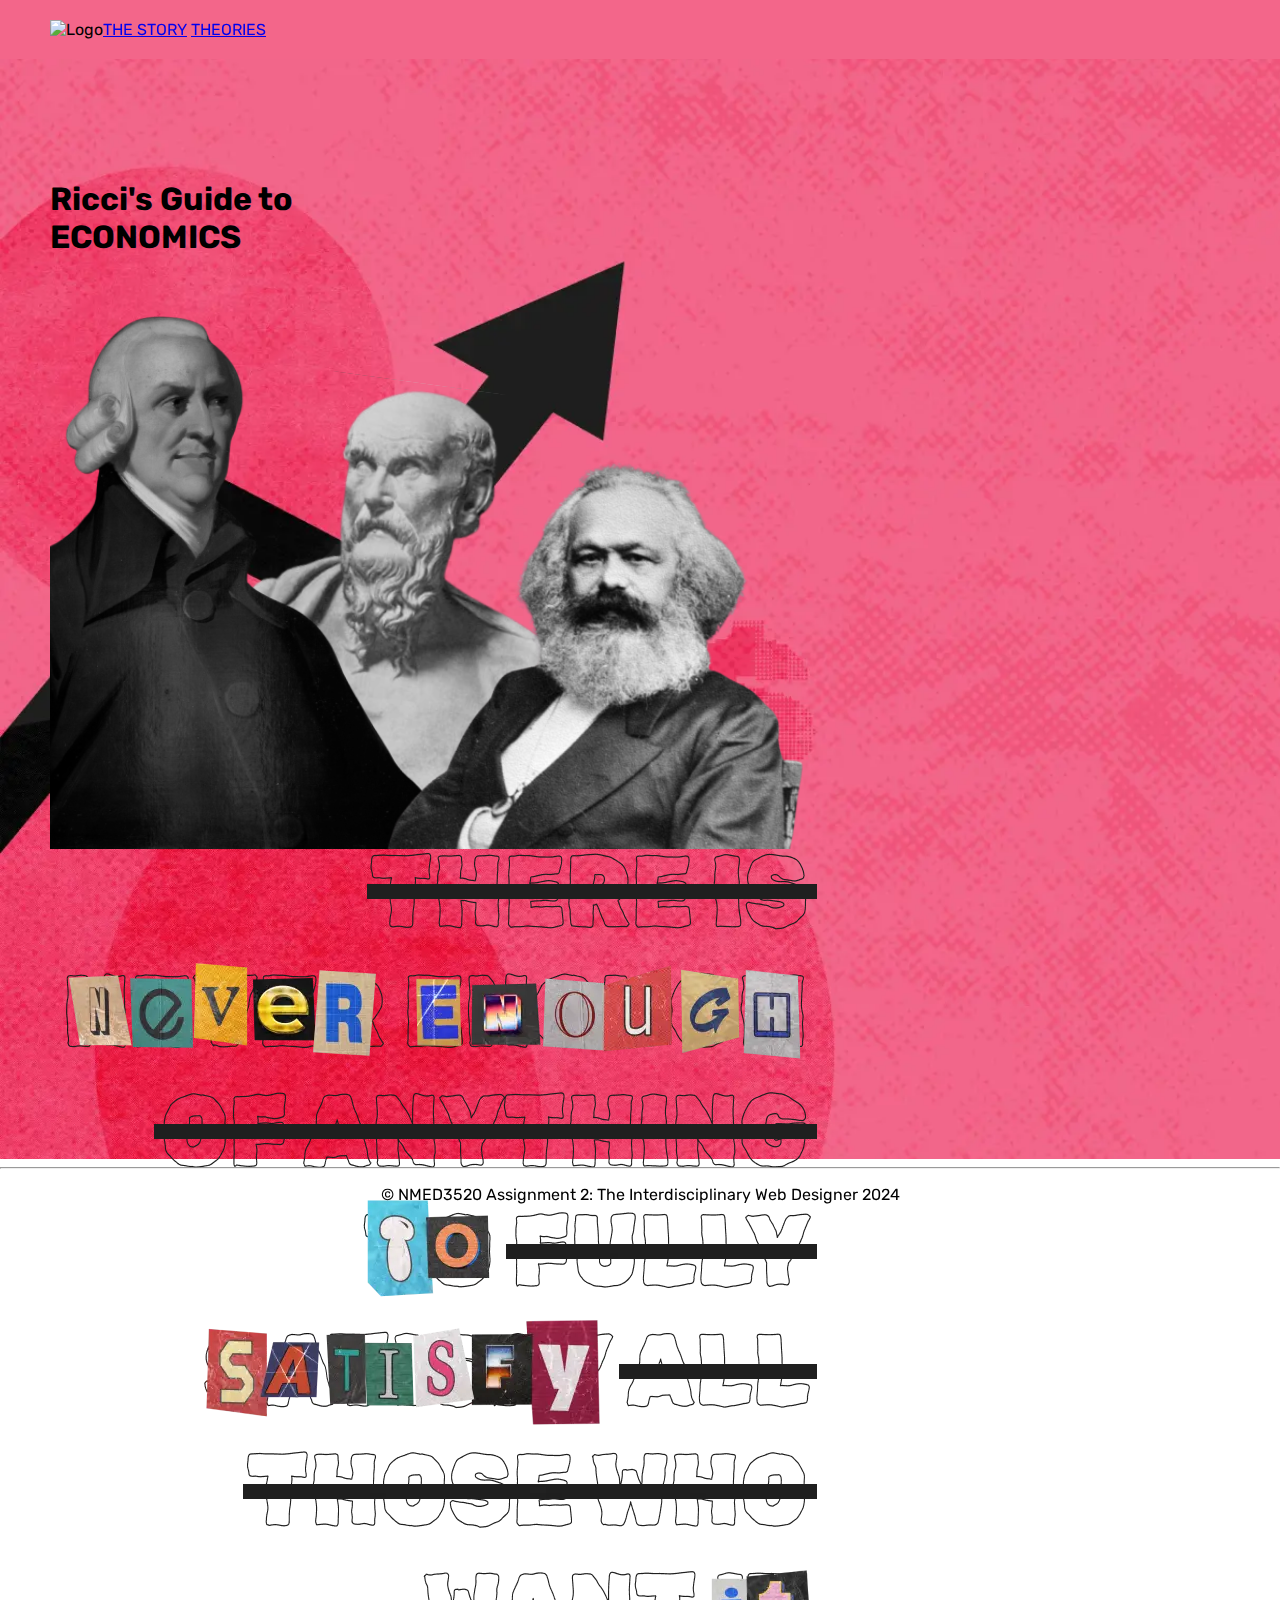
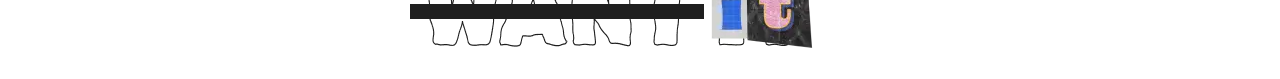
==== index.html @ 1d3dbb0b "added images and text to hero section" ====
<!DOCTYPE html>
<html>  
<head>
    <title>Ricci's Guide to Economics</title>
    <meta charset="utf-8">
    <meta name="viewport" content="width=device-width, initial-scale=1.0">
    <link rel="preconnect" href="https://fonts.googleapis.com">
    <link rel="preconnect" href="https://fonts.gstatic.com" crossorigin>
    <link href="https://fonts.googleapis.com/css2?family=Rubik+80s+Fade&family=Rubik+Scribble&family=Rubik+Spray+Paint&family=Rubik:ital,wght@0,300..900;1,300..900&display=swap" rel="stylesheet">
    <link rel="stylesheet" href="css/style.css">
</head>
<body>
    <header>
        <div><img src="images/logo.svg" alt="Logo"></div>
        <nav>
            <a href="theStory.html">THE STORY</a>
            <a href="theories.html">THEORIES</a>
        </nav>
    </header>
    <section class="hero">
        <div class="overlay">
        <div>
            <h1>Ricci's Guide to <br> ECONOMICS</h1>
            <img src="images/economists.svg" alt="Economists">
            <img src="images/quote.webp" alt="Quote">
        </div>
        </div>
    </section>
    <footer>
        <hr>
        <p>© NMED3520 Assignment 2:  The Interdisciplinary Web Designer 2024</p>
    </footer>
</body>
</html>
---- css/style.css ----
:root {
    --pink: #F3668A;
    --light: #f2f2f2;
    --dark: #1f1f1f;
}

body,
html {
    min-height: 100vh;
    margin: 0;
}

body {
    font-family: "Rubik", serif;
}

header {
    background-color: var(--pink);
    padding: 20px 50px;
    display: flex;
}

.hero {
    background-image: url("../images/hero_bg.webp");
    mix-blend-mode: soft-light;
    background-size: cover;
    background-repeat: no-repeat;
    padding: 100px 50px;
    height: 100vh;
}

footer {
    text-align: center;
}
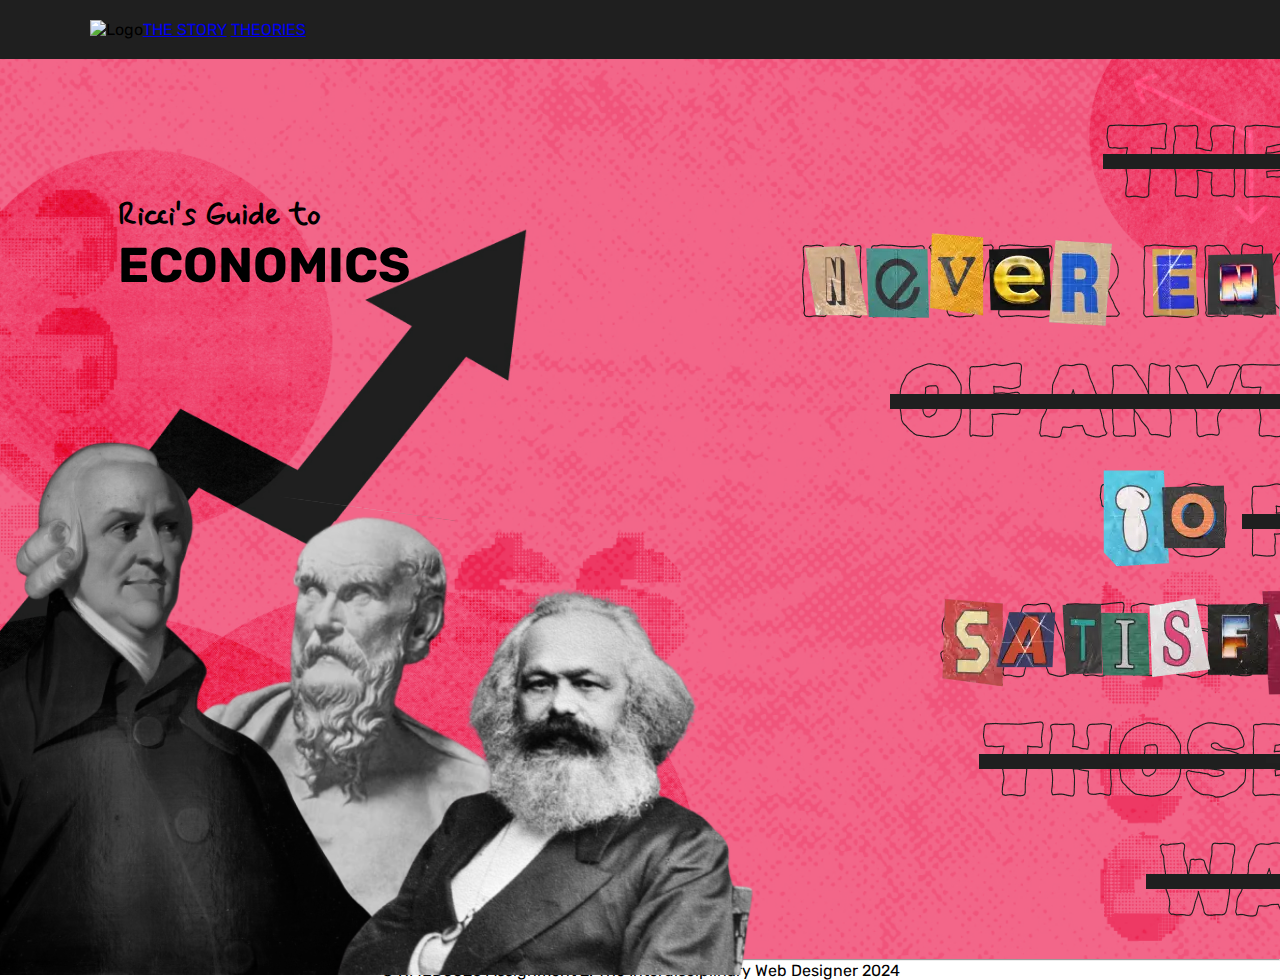
==== commit 4fd3b2a7: "organized hero" ====
--- a/index.html
+++ b/index.html
@@ -6,7 +6,7 @@
     <meta name="viewport" content="width=device-width, initial-scale=1.0">
     <link rel="preconnect" href="https://fonts.googleapis.com">
     <link rel="preconnect" href="https://fonts.gstatic.com" crossorigin>
-    <link href="https://fonts.googleapis.com/css2?family=Rubik+80s+Fade&family=Rubik+Scribble&family=Rubik+Spray+Paint&family=Rubik:ital,wght@0,300..900;1,300..900&display=swap" rel="stylesheet">
+    <link href="https://fonts.googleapis.com/css2?family=Mynerve&family=Rubik+80s+Fade&family=Rubik+Scribble&family=Rubik+Spray+Paint&family=Rubik:ital,wght@0,300..900;1,300..900&display=swap" rel="stylesheet">
     <link rel="stylesheet" href="css/style.css">
 </head>
 <body>
@@ -17,15 +17,20 @@
             <a href="theories.html">THEORIES</a>
         </nav>
     </header>
+
     <section class="hero">
-        <div class="overlay">
-        <div>
-            <h1>Ricci's Guide to <br> ECONOMICS</h1>
-            <img src="images/economists.svg" alt="Economists">
-            <img src="images/quote.webp" alt="Quote">
-        </div>
+        <div class="container">
+            <div class="left">
+                <div class="hero-text">
+                    <h1 class="display">Ricci's Guide to</h1>
+                    <h1 class="display title">ECONOMICS</h1>
+                </div>
+                <div class="economists"><img src="images/economists.svg" alt="Economists"></div>
+            </div>
+            <div class="quote"><img src="images/quote.webp" alt="Quote"></div>
         </div>
     </section>
+
     <footer>
         <hr>
         <p>© NMED3520 Assignment 2:  The Interdisciplinary Web Designer 2024</p>
--- a/css/style.css
+++ b/css/style.css
@@ -2,6 +2,21 @@
     --pink: #F3668A;
     --light: #f2f2f2;
     --dark: #1f1f1f;
+}
+
+* {
+    box-sizing: border-box;
+    margin: 0;
+    padding: 0;
+}
+
+.display {
+    font-family: 'Mynerve', sans-serif;
+}
+
+.title {
+    font-family: 'Rubik', sans-serif;
+    font-size: 48.8px;
 }
 
 body,
@@ -15,18 +30,44 @@
 }
 
 header {
-    background-color: var(--pink);
-    padding: 20px 50px;
+    background-color: var(--dark);
+    padding: 20px 7%;
     display: flex;
 }
 
 .hero {
-    background-image: url("../images/hero_bg.webp");
-    mix-blend-mode: soft-light;
-    background-size: cover;
+    background-color: var(--pink);
+    background-image: url(../images/hero_bg.jpg);
     background-repeat: no-repeat;
-    padding: 100px 50px;
+    background-size:cover;
     height: 100vh;
+
+}
+
+.container {
+    position: relative;
+    z-index: 2;
+    display: flex;
+    justify-content: space-between;
+}
+
+.hero-text {
+    padding: 9% 15%;
+}
+
+.quote,
+.left,
+.economists {
+    padding-top: 5%;
+    width: 100%;
+}
+
+.two-columns {
+    display: grid;
+    grid-template-columns: 1fr 1fr;
+    gap: 2rem;
+    height: 100vh;
+    align-items: center;
 }
 
 footer {
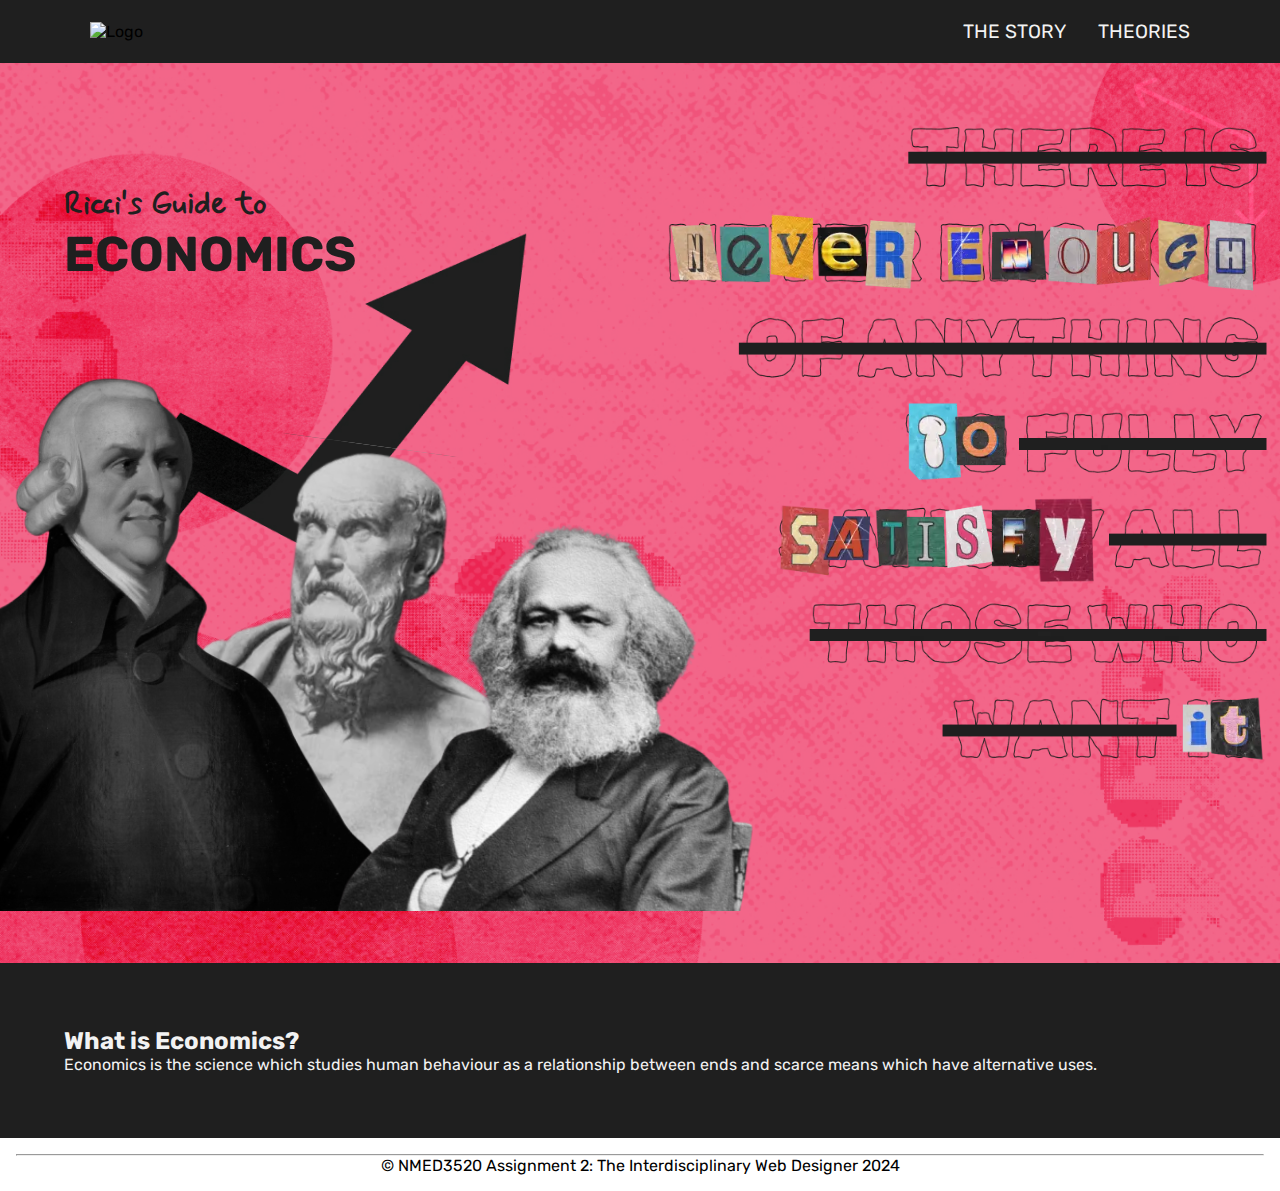
==== commit 648971ec: "test" ====
--- a/index.html
+++ b/index.html
@@ -31,6 +31,15 @@
         </div>
     </section>
 
+    <section class="definition">
+        <div class="container">
+            <div class="content-box">
+                <h2>What is Economics?</h2>
+                <p>Economics is the science which studies human behaviour as a relationship between ends and scarce means which have alternative uses.</p>
+            </div>
+        </div>
+    </section>
+
     <footer>
         <hr>
         <p>© NMED3520 Assignment 2:  The Interdisciplinary Web Designer 2024</p>
--- a/css/style.css
+++ b/css/style.css
@@ -33,15 +33,41 @@
     background-color: var(--dark);
     padding: 20px 7%;
     display: flex;
+    justify-content: space-between;
+    align-items: center;
+    flex-wrap: wrap;
+    gap: 1rem;
+}
+
+header img {
+    max-width: 150px;
+    height: auto;
+}
+
+nav {
+    display: flex;
+    gap: 2rem;
+}
+
+nav a {
+    color: var(--light);
+    text-decoration: none;
+    font-size: clamp(1rem, 2vw, 1.2rem);
 }
 
 .hero {
     background-color: var(--pink);
     background-image: url(../images/hero_bg.jpg);
     background-repeat: no-repeat;
-    background-size:cover;
+    background-size: cover;
     height: 100vh;
 
+}
+
+.definition {
+    background-color: var(--dark);
+    padding: clamp(1rem, 5vw, 9.02%) clamp(1rem, 5vw, 15%);
+    color: var(--light);
 }
 
 .container {
@@ -49,27 +75,73 @@
     z-index: 2;
     display: flex;
     justify-content: space-between;
+    flex-wrap: wrap;
+    gap: 2rem;
+    max-width: 1600px;
+    margin: 0 auto;
 }
 
 .hero-text {
-    padding: 9% 15%;
+    /*padding: 9% 15%;*/
+    padding: clamp(1rem, 5vw, 9.02%) clamp(1rem, 5vw, 15%);
+    color: var(--dark);
 }
 
 .quote,
-.left,
-.economists {
+.left {
     padding-top: 5%;
-    width: 100%;
+    max-width: 100%;
 }
 
-.two-columns {
-    display: grid;
-    grid-template-columns: 1fr 1fr;
-    gap: 2rem;
-    height: 100vh;
-    align-items: center;
+.economists {
+    position: absolute;
+
+}
+
+.quote img,
+.economists img,
+.hero img {
+    max-width: 100%;
+    height: auto;
 }
 
 footer {
     text-align: center;
+    padding: 1rem;
+}
+
+@media (min-width: 768px) {
+    .container {
+        flex-wrap: nowrap;
+    }
+
+    .quote,
+    .left {
+        width: 50%;
+    }
+}
+
+@media (max-width: 767px) {
+    header {
+        flex-direction: column;
+        text-align: center;
+    }
+
+    nav {
+        flex-direction: column;
+        align-items: center;
+        gap: 1rem;
+    }
+
+    .hero-text {
+        text-align: center;
+    }
+
+    .container {
+        flex-direction: column;
+    }
+
+    .quote {
+        order: -1;
+    }
 }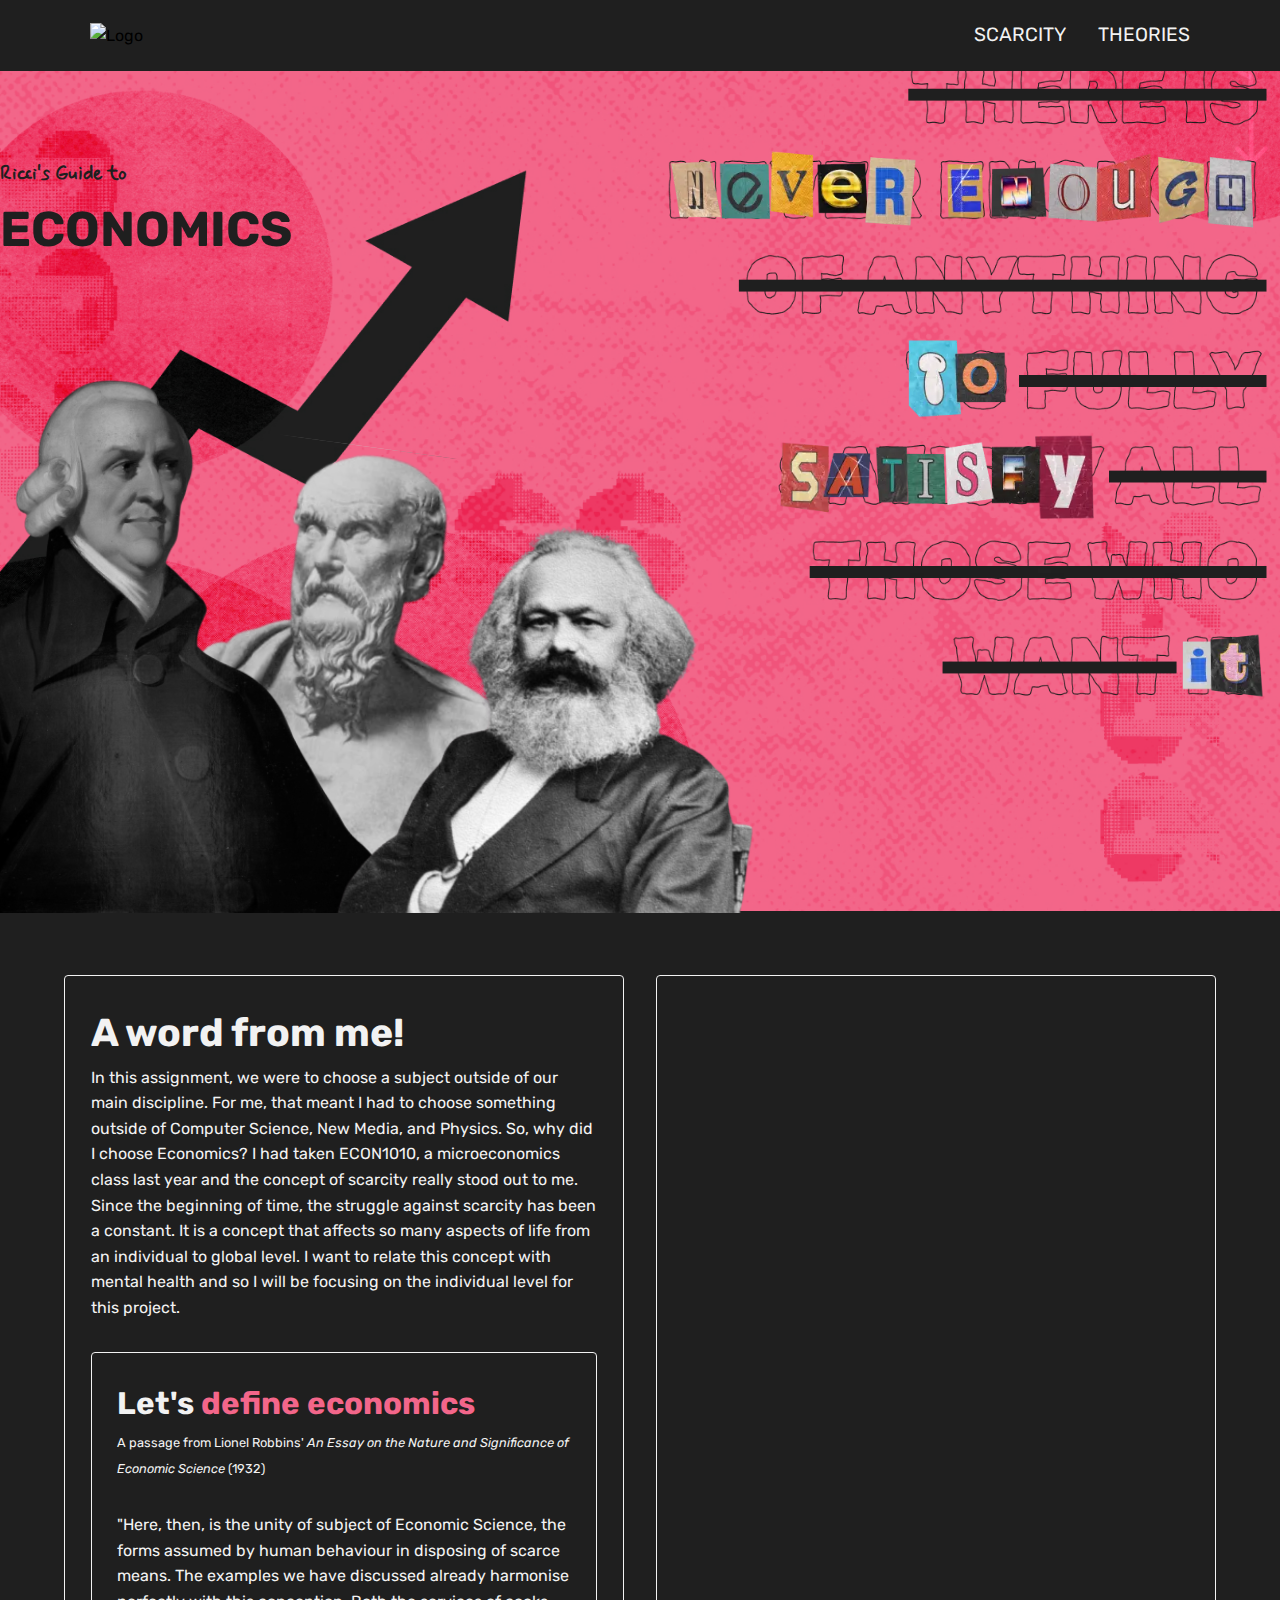
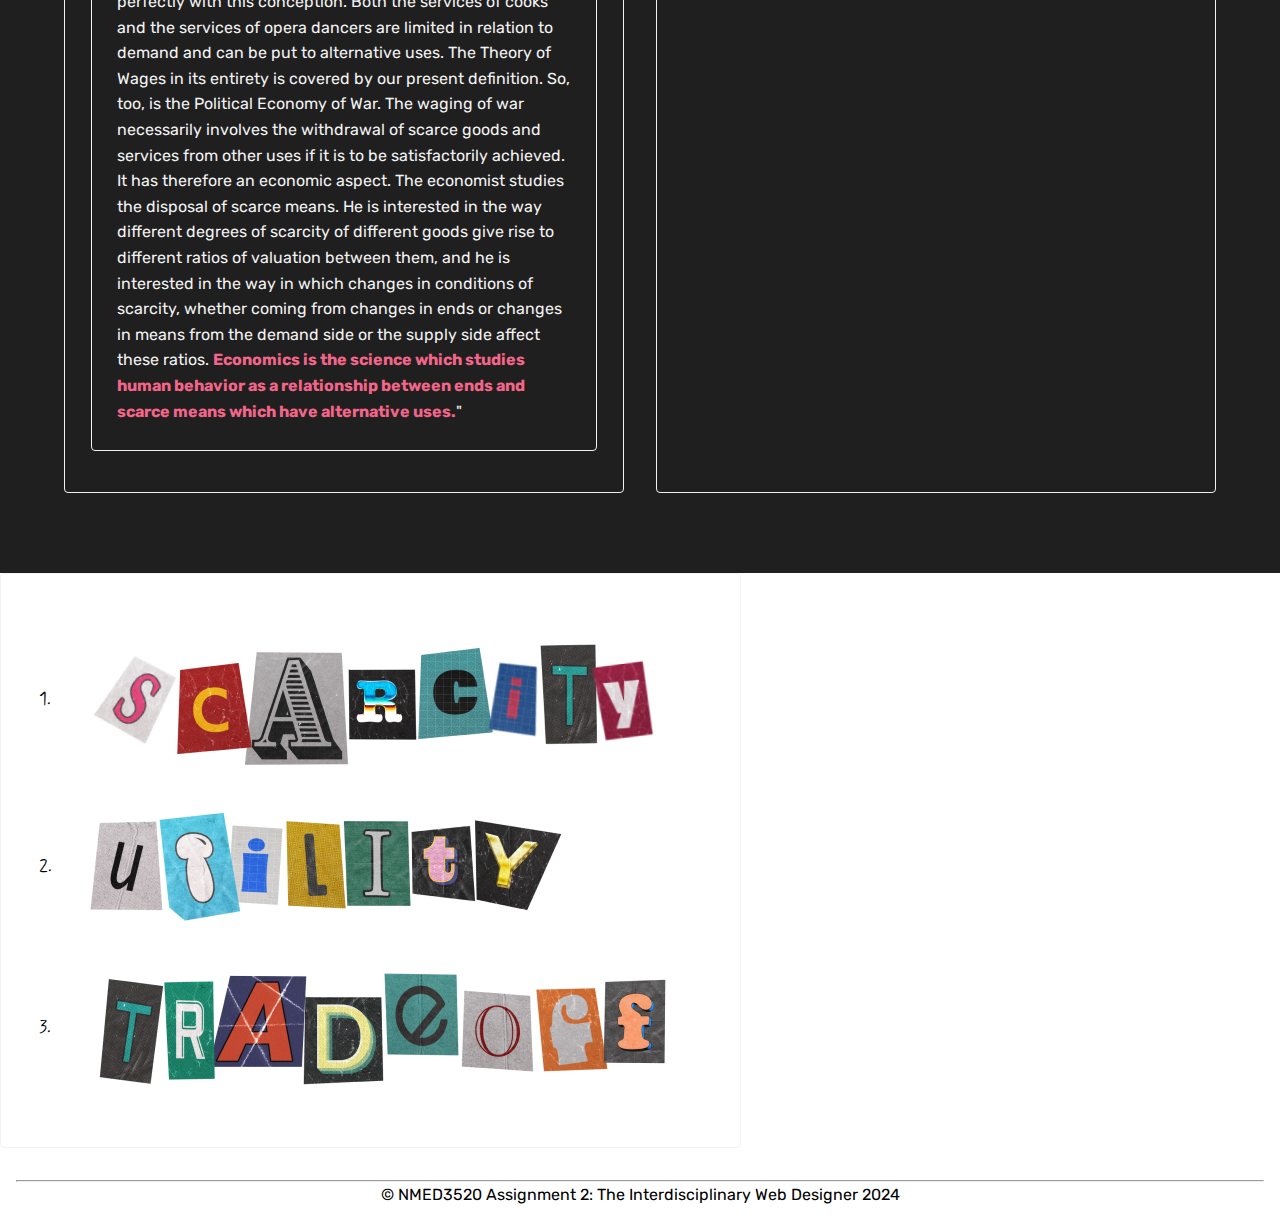
==== commit 18f36a29: "description and list items" ====
--- a/index.html
+++ b/index.html
@@ -1,48 +1,175 @@
 <!DOCTYPE html>
-<html>  
-<head>
-    <title>Ricci's Guide to Economics</title>
-    <meta charset="utf-8">
-    <meta name="viewport" content="width=device-width, initial-scale=1.0">
-    <link rel="preconnect" href="https://fonts.googleapis.com">
-    <link rel="preconnect" href="https://fonts.gstatic.com" crossorigin>
-    <link href="https://fonts.googleapis.com/css2?family=Mynerve&family=Rubik+80s+Fade&family=Rubik+Scribble&family=Rubik+Spray+Paint&family=Rubik:ital,wght@0,300..900;1,300..900&display=swap" rel="stylesheet">
-    <link rel="stylesheet" href="css/style.css">
-</head>
-<body>
-    <header>
-        <div><img src="images/logo.svg" alt="Logo"></div>
-        <nav>
-            <a href="theStory.html">THE STORY</a>
-            <a href="theories.html">THEORIES</a>
-        </nav>
-    </header>
+<html lang="en">
+    <head>
+        <title>Ricci's Guide to Economics</title>
+        <meta charset="utf-8">
+        <meta name="viewport" content="width=device-width, initial-scale=1.0">
+        <link rel="preconnect" href="https://fonts.googleapis.com">
+        <link rel="preconnect" href="https://fonts.gstatic.com" crossorigin>
+        <link
+            href="https://fonts.googleapis.com/css2?family=Mynerve&family=Rubik+80s+Fade&family=Rubik+Scribble&family=Rubik+Spray+Paint&family=Rubik:ital,wght@0,300..900;1,300..900&display=swap"
+            rel="stylesheet">
+        <link rel="stylesheet" href="css/style.css">
+    </head>
 
-    <section class="hero">
-        <div class="container">
-            <div class="left">
-                <div class="hero-text">
-                    <h1 class="display">Ricci's Guide to</h1>
-                    <h1 class="display title">ECONOMICS</h1>
+    <body>
+
+        <header>
+            <div><img src="images/logo.svg" alt="Logo"></div>
+            <nav>
+                <a href="scarcity.html">SCARCITY</a>
+                <a href="theories.html">THEORIES</a>
+            </nav>
+        </header>
+
+        <main>
+            <section class="hero">
+                <div class="container">
+                    <div class="left">
+                        <div class="hero-text">
+                            <h1 class="display">Ricci's Guide to</h1>
+                            <h1>ECONOMICS</h1>
+                        </div>
+
+                    </div>
+                    <div class="quote"><img src="images/quote.webp"
+                            alt="Quote"></div>
                 </div>
-                <div class="economists"><img src="images/economists.svg" alt="Economists"></div>
-            </div>
-            <div class="quote"><img src="images/quote.webp" alt="Quote"></div>
-        </div>
-    </section>
+                <div class="economists"><img src="images/economists.svg"
+                        alt="Economists"></div>
+            </section>
 
-    <section class="definition">
-        <div class="container">
-            <div class="content-box">
-                <h2>What is Economics?</h2>
-                <p>Economics is the science which studies human behaviour as a relationship between ends and scarce means which have alternative uses.</p>
-            </div>
-        </div>
-    </section>
+            <section class="definition">
+                <div class="container">
 
-    <footer>
-        <hr>
-        <p>© NMED3520 Assignment 2:  The Interdisciplinary Web Designer 2024</p>
-    </footer>
-</body>
-</html>+                    <div class="two-columns">
+
+                        <div class="content-box">
+                            <h2>A word from me!</h2>
+                            <p class="intro">In this assignment, we were to
+                                choose a subject
+                                outside of our main discipline. For me, that
+                                meant I had to choose something outside of
+                                Computer Science, New Media, and Physics. So,
+                                why did I
+                                choose Economics? I had taken ECON1010, a
+                                microeconomics class last year and the concept
+                                of scarcity really stood out to me. Since the
+                                beginning of time, the struggle against scarcity
+                                has been a constant. It is a concept that
+                                affects so many aspects of life from an
+                                individual to global level. I want to relate
+                                this concept with mental health and so I will be
+                                focusing on the individual level for this
+                                project.</p>
+                            <div class="content-box">
+                                <h3>Let's <span
+                                        style="color: var(--pink);">define
+                                        economics</span></h3>
+                                <small>A passage from Lionel Robbins' <i>An
+                                        Essay on
+                                        the
+                                        Nature
+                                        and Significance of Economic Science</i>
+                                    (1932)</small>
+
+                                <p class="def">"Here, then, is the unity of
+                                    subject of Economic
+                                    Science,
+                                    the forms assumed by human behaviour in
+                                    disposing of
+                                    scarce means. The examples we have discussed
+                                    already
+                                    harmonise perfectly with this conception.
+                                    Both
+                                    the
+                                    services of cooks and the services of opera
+                                    dancers
+                                    are
+                                    limited in relation to demand and can be put
+                                    to
+                                    alternative uses. The Theory of Wages in its
+                                    entirety is
+                                    covered by our present definition. So, too,
+                                    is
+                                    the
+                                    Political Economy of War. The waging of war
+                                    necessarily
+                                    involves the withdrawal of scarce goods and
+                                    services
+                                    from other uses if it is to be
+                                    satisfactorily
+                                    achieved.
+                                    It has therefore an economic aspect. The
+                                    economist
+                                    studies the disposal of scarce means. He is
+                                    interested
+                                    in the way different degrees of scarcity of
+                                    different
+                                    goods give rise to different ratios of
+                                    valuation
+                                    between
+                                    them, and he is interested in the way in
+                                    which
+                                    changes
+                                    in conditions of scarcity, whether coming
+                                    from
+                                    changes
+                                    in ends or changes in means from the demand
+                                    side
+                                    or
+                                    the
+                                    supply side affect these ratios.
+                                    <strong><span style="color: var(--pink);">
+                                            Economics is
+                                            the
+                                            science which studies human behavior
+                                            as a
+                                            relationship
+                                            between ends and scarce means which
+                                            have
+                                            alternative
+                                            uses.</span></strong>"</p>
+                            </div>
+
+                        </div>
+                        <div class="content-box">
+
+                        </div>
+
+                    </div>
+                </section>
+
+                <section>
+                    <div class="container">
+                        <div class="content-box">
+                            <ul class="list">
+                                <li class="list-item">
+                                    <p>1.</p>
+                                    <img src="images/scarcity.svg"
+                                        alt="Scarcity">
+                                        
+                                </li>
+                                <li class="list-item">
+                                    <p>2.</p>
+                                    <img src="images/utility.png"
+                                        alt="Utility">
+                                </li>
+                                <li class="list-item">
+                                    <p>3.</p>
+                                    <img src="images/tradeoff.png"
+                                        alt="Tradeoff">
+                                </li>
+                                <!-- Add more items as needed -->
+                            </ul>
+                        </div>
+                    </div>
+                </section>
+            </main>
+            <footer>
+                <hr>
+                <p>© NMED3520 Assignment 2: The Interdisciplinary Web Designer
+                    2024</p>
+            </footer>
+        </body>
+    </html>--- a/css/style.css
+++ b/css/style.css
@@ -4,6 +4,57 @@
     --dark: #1f1f1f;
 }
 
+body {
+    font-family: 'Rubik';
+    font-weight: 400;
+    line-height: 1.6;
+}
+
+h1,
+h2,
+h3,
+h4,
+h5 {
+    font-family: 'Rubik';
+    font-weight: 700;
+}
+
+html {
+    font-size: 100%;
+    /* 16px */
+}
+
+h1 {
+    font-size: 3.053rem;
+    /* 48.8px */
+}
+
+h2 {
+    font-size: 2.442rem;
+    /* 39.04px */
+}
+
+h3 {
+    font-size: 1.954rem;
+    /* 31.2px */
+}
+
+h4 {
+    font-size: 1.563rem;
+    /* 24.96px */
+}
+
+h5 {
+    font-size: 1.250rem;
+    /* 20px */
+}
+
+small {
+    font-size: 0.800rem;
+    /* 12.8px */
+}
+
+
 * {
     box-sizing: border-box;
     margin: 0;
@@ -12,11 +63,7 @@
 
 .display {
     font-family: 'Mynerve', sans-serif;
-}
-
-.title {
-    font-family: 'Rubik', sans-serif;
-    font-size: 48.8px;
+    font-size: 1.250rem;
 }
 
 body,
@@ -25,12 +72,11 @@
     margin: 0;
 }
 
-body {
-    font-family: "Rubik", serif;
-}
-
 header {
     background-color: var(--dark);
+    z-index: 3;
+    position: fixed;
+    width: 100%;
     padding: 20px 7%;
     display: flex;
     justify-content: space-between;
@@ -60,14 +106,24 @@
     background-image: url(../images/hero_bg.jpg);
     background-repeat: no-repeat;
     background-size: cover;
-    height: 100vh;
-
-}
-
-.definition {
+    background-attachment: fixed;
+    height: auto;
+}
+
+.definition,
+.scarcity {
     background-color: var(--dark);
     padding: clamp(1rem, 5vw, 9.02%) clamp(1rem, 5vw, 15%);
     color: var(--light);
+    height: auto;
+}
+
+.scarcity {
+    background-image: url(../images/paper.jpg);
+    background-repeat: no-repeat;
+    background-size: cover;
+    background-position: center;
+    width: 100%;
 }
 
 .container {
@@ -81,9 +137,43 @@
     margin: 0 auto;
 }
 
+.two-columns {
+    display: grid;
+    grid-template-columns: 1fr 1fr;
+    gap: 2rem;
+}
+
+.content-box {
+    padding: 1.6rem;
+    margin-bottom: 1rem;
+    border: 1px solid var(--light);
+    border-radius: 4px;
+}
+
+.intro {
+    padding-bottom: 2rem;
+}
+
+.def {
+    padding-top: 2rem;
+}
+
+.scarcity-title, .list{
+    border: 0;
+    margin: auto;
+    width: 100%;
+    text-align: center;
+    padding: 12px;
+}
+
+.scarcity-img {
+    max-width: 100%;
+    align-items: center;
+}
+
 .hero-text {
     /*padding: 9% 15%;*/
-    padding: clamp(1rem, 5vw, 9.02%) clamp(1rem, 5vw, 15%);
+    padding-top: 15%;
     color: var(--dark);
 }
 
@@ -94,8 +184,9 @@
 }
 
 .economists {
-    position: absolute;
-
+    width: 100%;
+    margin-top: -30%;
+    margin-bottom: -9px;
 }
 
 .quote img,
@@ -105,6 +196,15 @@
     height: auto;
 }
 
+.list-item {
+    margin: auto;
+    width: 100%;
+    display: flex;
+    align-items: center;
+    font-family: 'Mynerve', sans-serif;
+    font-size: large;
+}
+
 footer {
     text-align: center;
     padding: 1rem;
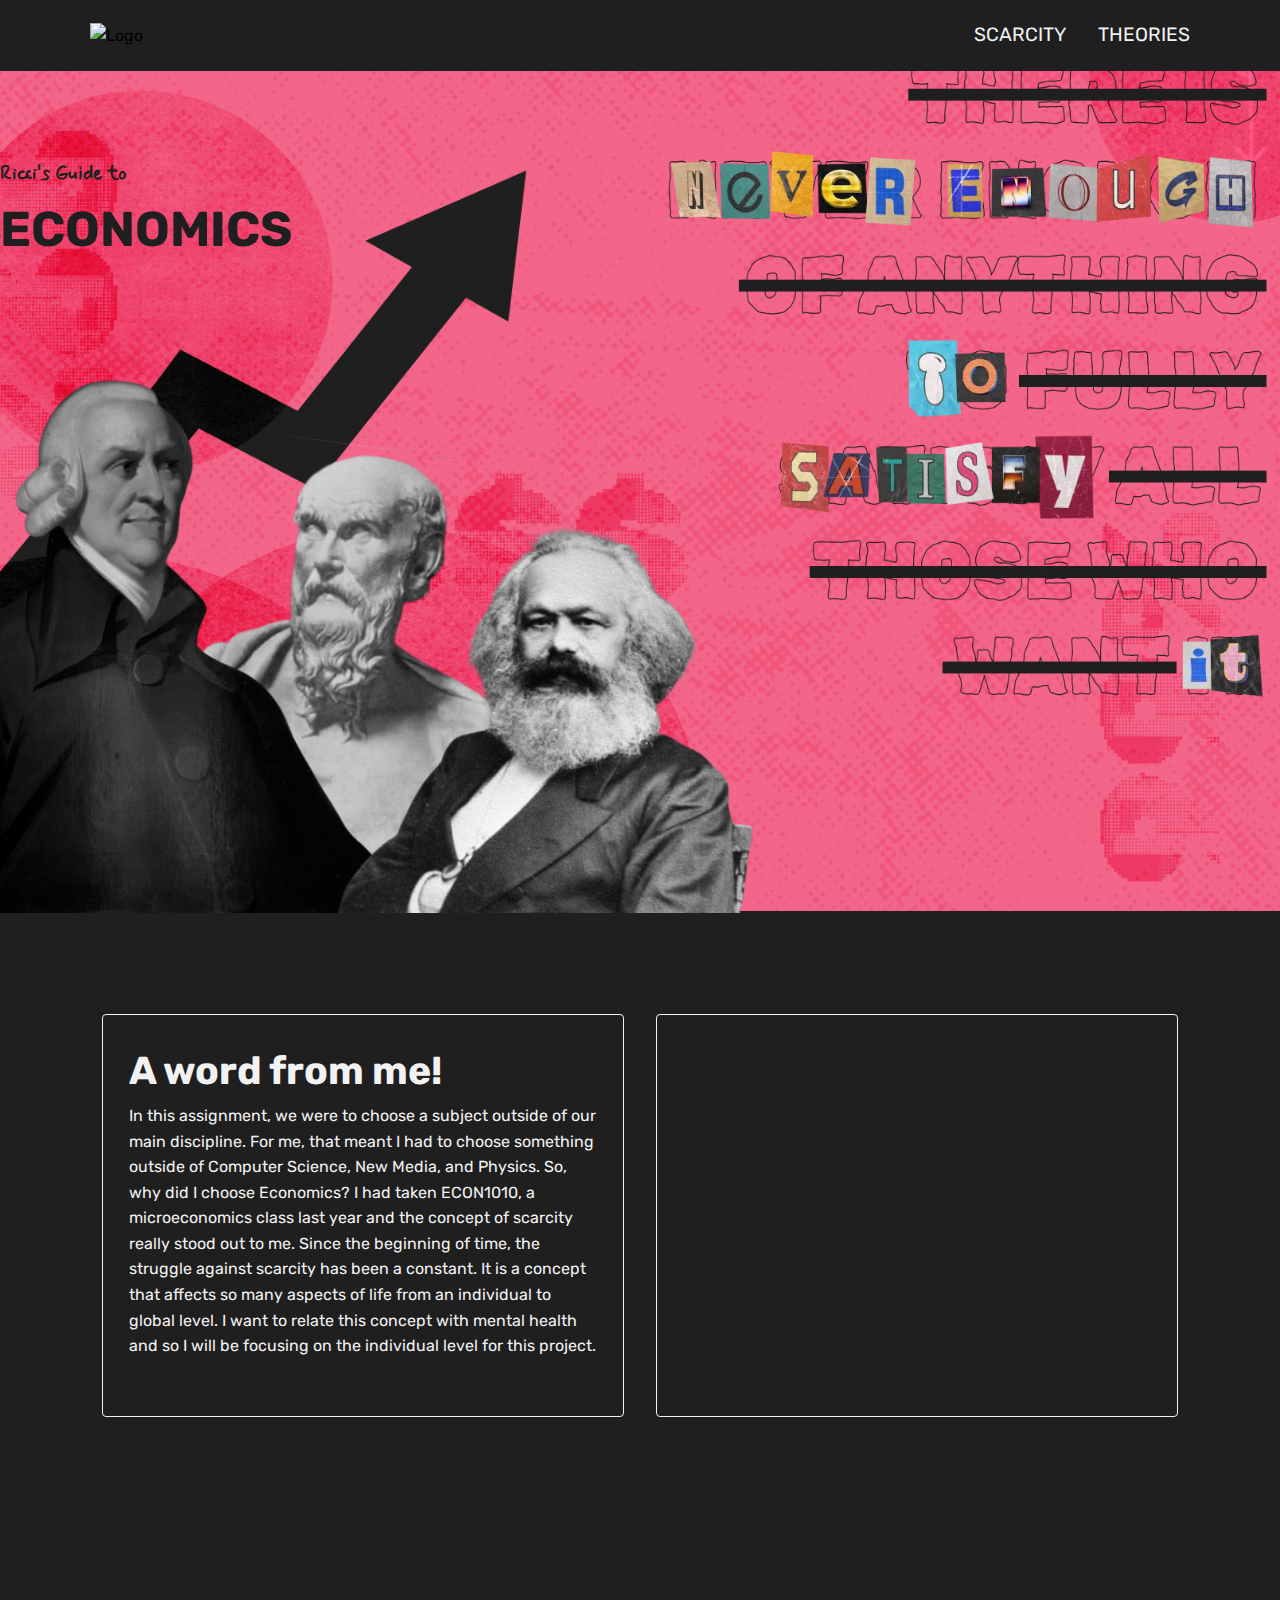
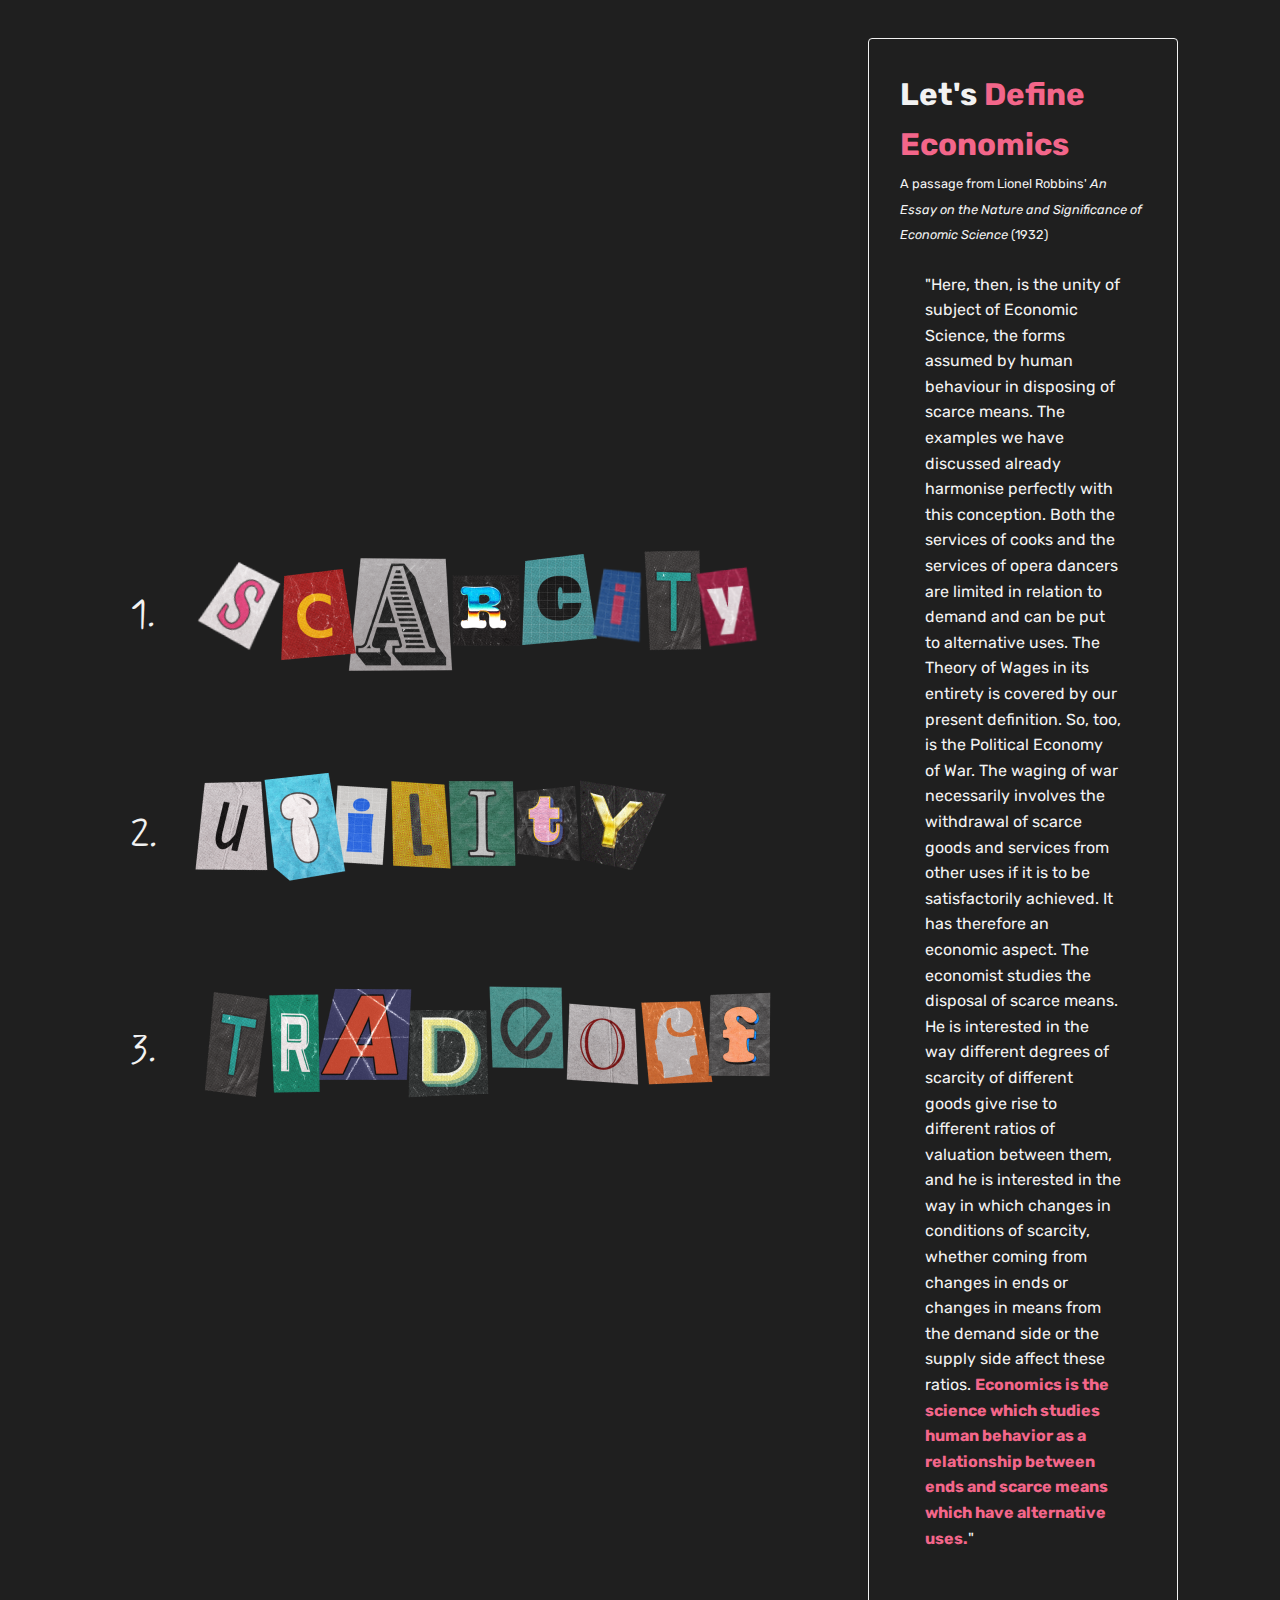
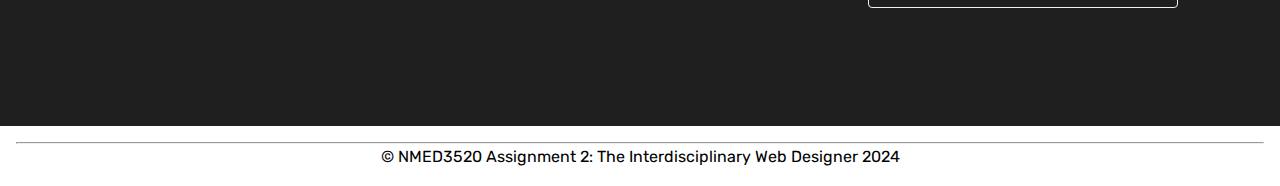
==== commit 929f83b1: "reordered" ====
--- a/index.html
+++ b/index.html
@@ -62,10 +62,44 @@
                                 this concept with mental health and so I will be
                                 focusing on the individual level for this
                                 project.</p>
-                            <div class="content-box">
+
+                        </div>
+                        <div class="content-box">
+
+                        </div>
+
+                    </div>
+                </section>
+
+                <section class="terms">
+                    <div class="container">
+                        <div class="two-columns">
+                            <ul class="list">
+                                <li class="list-item">
+                                    <p>1.</p>
+                                    <a href="scarcity.html"><img
+                                            src="images/scarcity.svg"
+                                            alt="Scarcity"></a>
+
+                                </li>
+                                <li class="list-item">
+                                    <p>2.</p>
+                                    <a href="scarcity.html"><img
+                                            src="images/utility.png"
+                                            alt="Utility"></a>
+                                </li>
+                                <li class="list-item">
+                                    <p>3.</p>
+                                    <a href="scarcity.html"><img
+                                            src="images/tradeoff.png"
+                                            alt="Tradeoff"></a>
+                                </li>
+                                <!-- Add more items as needed -->
+                            </ul>
+                            <div class="content-box def">
                                 <h3>Let's <span
-                                        style="color: var(--pink);">define
-                                        economics</span></h3>
+                                        style="color: var(--pink);">Define
+                                        Economics</span></h3>
                                 <small>A passage from Lionel Robbins' <i>An
                                         Essay on
                                         the
@@ -131,38 +165,8 @@
                                             alternative
                                             uses.</span></strong>"</p>
                             </div>
-
-                        </div>
-                        <div class="content-box">
-
                         </div>
 
-                    </div>
-                </section>
-
-                <section>
-                    <div class="container">
-                        <div class="content-box">
-                            <ul class="list">
-                                <li class="list-item">
-                                    <p>1.</p>
-                                    <img src="images/scarcity.svg"
-                                        alt="Scarcity">
-                                        
-                                </li>
-                                <li class="list-item">
-                                    <p>2.</p>
-                                    <img src="images/utility.png"
-                                        alt="Utility">
-                                </li>
-                                <li class="list-item">
-                                    <p>3.</p>
-                                    <img src="images/tradeoff.png"
-                                        alt="Tradeoff">
-                                </li>
-                                <!-- Add more items as needed -->
-                            </ul>
-                        </div>
                     </div>
                 </section>
             </main>
--- a/css/style.css
+++ b/css/style.css
@@ -111,9 +111,9 @@
 }
 
 .definition,
-.scarcity {
+.scarcity, .terms {
     background-color: var(--dark);
-    padding: clamp(1rem, 5vw, 9.02%) clamp(1rem, 5vw, 15%);
+    padding: 8%;
     color: var(--light);
     height: auto;
 }
@@ -126,6 +126,12 @@
     width: 100%;
 }
 
+.terms {
+    background-image: url(../images/paper.jpg);
+    background-repeat: no-repeat;
+    background-size: cover;
+}
+
 .container {
     position: relative;
     z-index: 2;
@@ -156,9 +162,12 @@
 
 .def {
     padding-top: 2rem;
-}
-
-.scarcity-title, .list{
+    padding: 10%;
+    background-color: var(--dark);
+}
+
+.scarcity-title,
+.list {
     border: 0;
     margin: auto;
     width: 100%;
@@ -198,11 +207,13 @@
 
 .list-item {
     margin: auto;
+    padding: 1rem;
     width: 100%;
     display: flex;
     align-items: center;
     font-family: 'Mynerve', sans-serif;
-    font-size: large;
+    font-size: 2.442rem;
+    color: var(--light);
 }
 
 footer {
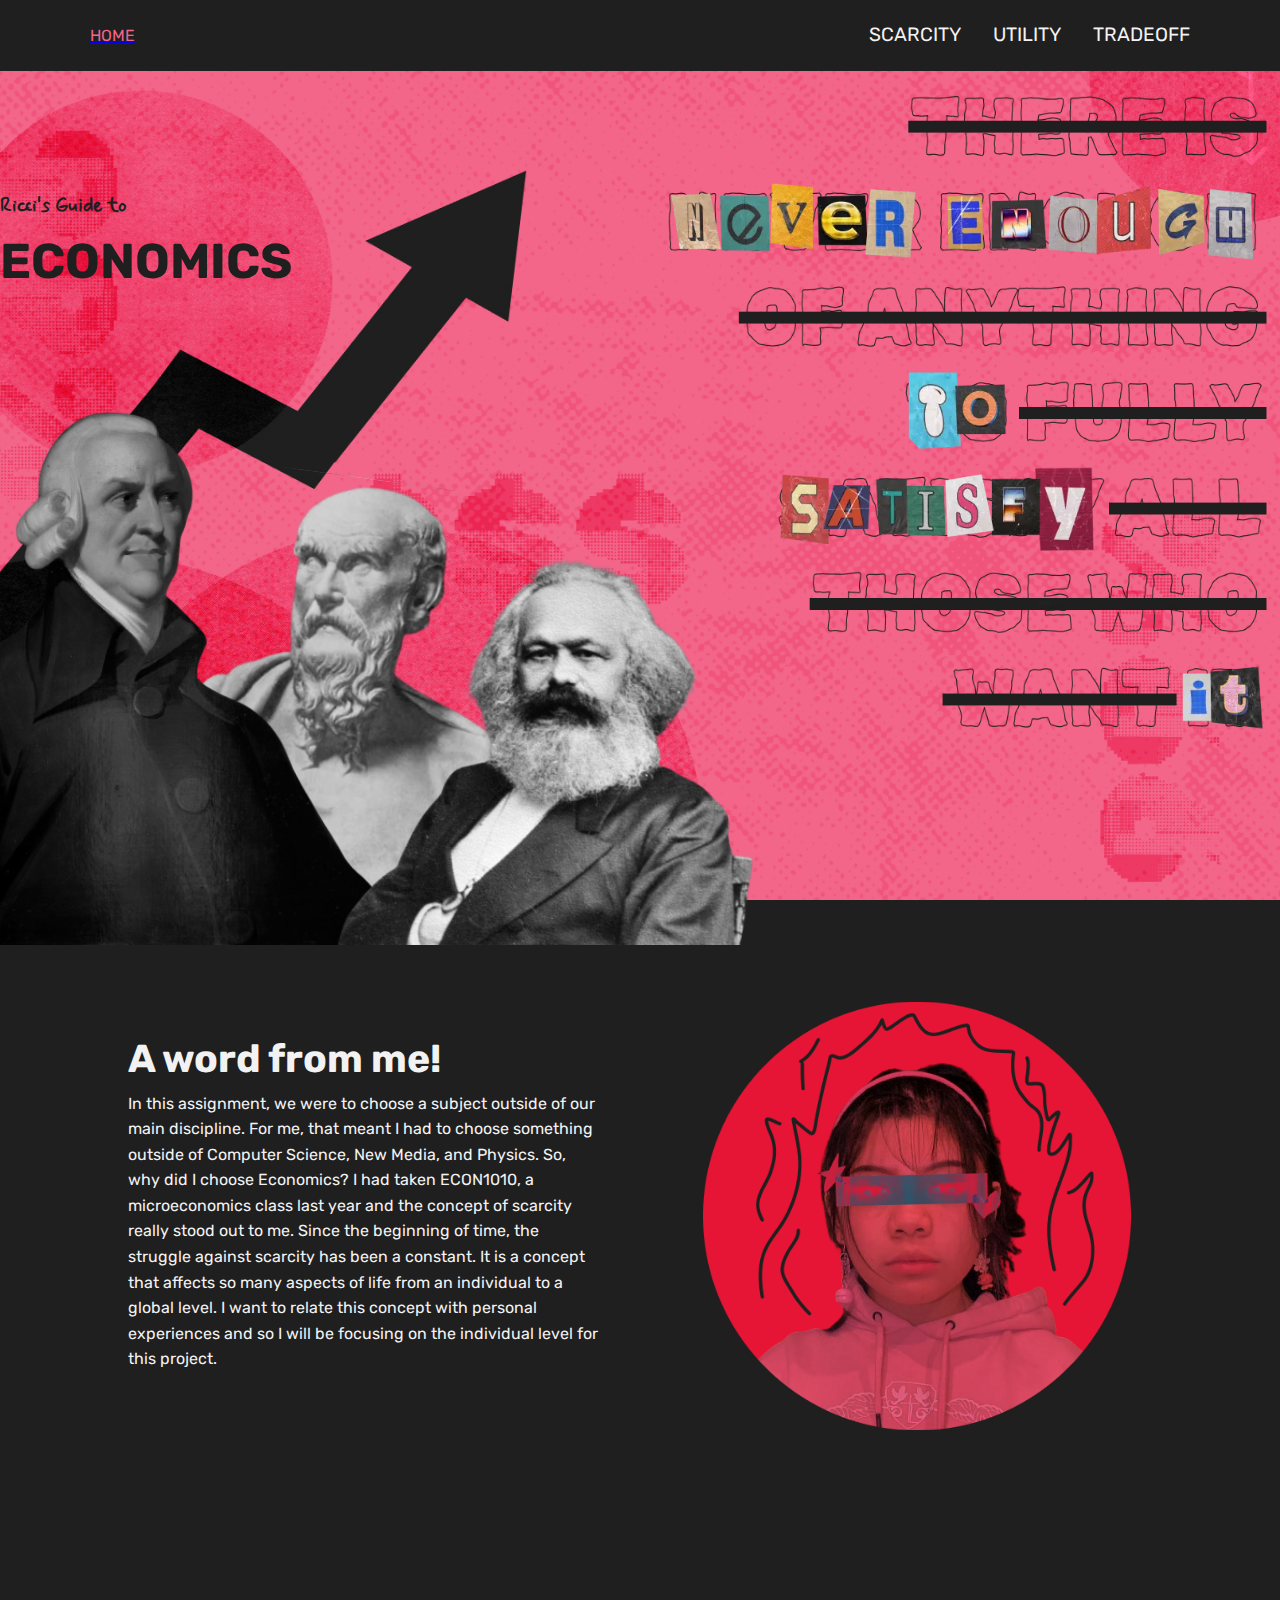
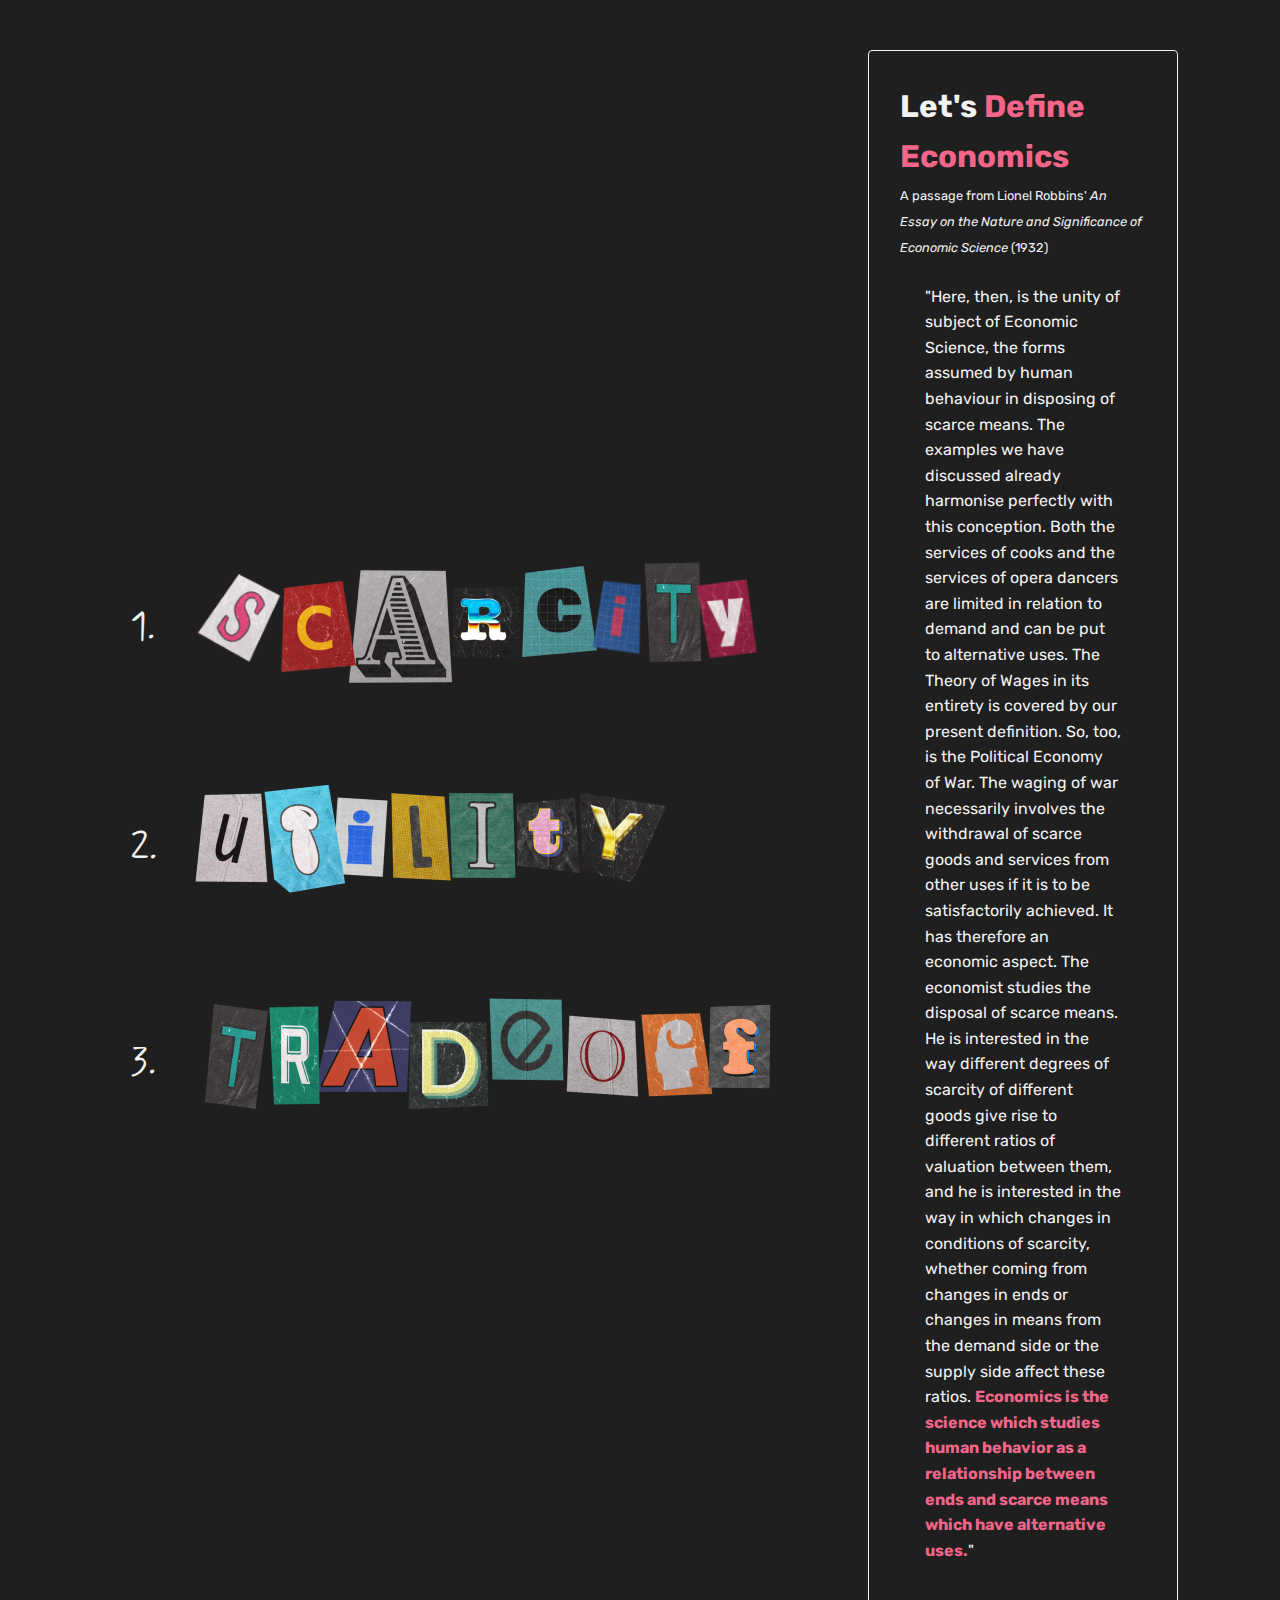
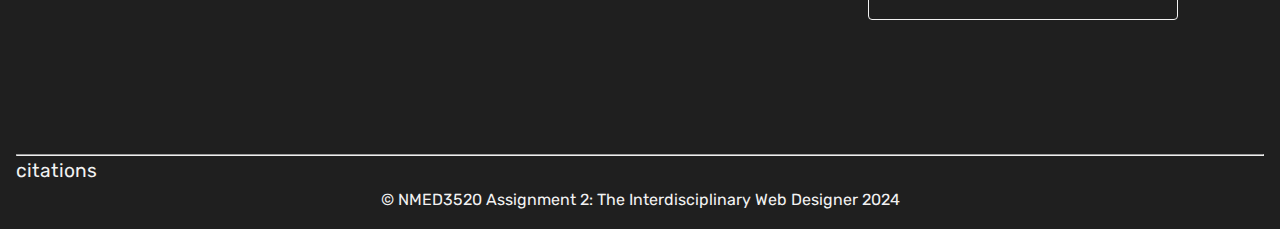
==== commit 69cd2b4e: "added references" ====
--- a/index.html
+++ b/index.html
@@ -15,16 +15,17 @@
     <body>
 
         <header>
-            <div><img src="images/logo.svg" alt="Logo"></div>
+            <div><a href="/index.html"><span style="color: var(--pink);">HOME</span></a></div>
             <nav>
                 <a href="scarcity.html">SCARCITY</a>
-                <a href="theories.html">THEORIES</a>
+                <a href="utility.html">UTILITY</a>
+                <a href="tradeoff.html">TRADEOFF</a>
             </nav>
         </header>
 
         <main>
             <section class="hero">
-                <div class="container">
+                <div class="container hero-sec">
                     <div class="left">
                         <div class="hero-text">
                             <h1 class="display">Ricci's Guide to</h1>
@@ -44,7 +45,7 @@
 
                     <div class="two-columns">
 
-                        <div class="content-box">
+                        <div class="content-box word">
                             <h2>A word from me!</h2>
                             <p class="intro">In this assignment, we were to
                                 choose a subject
@@ -58,13 +59,14 @@
                                 beginning of time, the struggle against scarcity
                                 has been a constant. It is a concept that
                                 affects so many aspects of life from an
-                                individual to global level. I want to relate
-                                this concept with mental health and so I will be
+                                individual to a global level. I want to relate
+                                this concept with personal experiences and so I
+                                will be
                                 focusing on the individual level for this
                                 project.</p>
 
                         </div>
-                        <div class="content-box">
+                        <div class="content-box portrait">
 
                         </div>
 
@@ -84,17 +86,16 @@
                                 </li>
                                 <li class="list-item">
                                     <p>2.</p>
-                                    <a href="scarcity.html"><img
+                                    <a href="utility.html"><img
                                             src="images/utility.png"
                                             alt="Utility"></a>
                                 </li>
                                 <li class="list-item">
                                     <p>3.</p>
-                                    <a href="scarcity.html"><img
+                                    <a href="tradeoff.html"><img
                                             src="images/tradeoff.png"
                                             alt="Tradeoff"></a>
                                 </li>
-                                <!-- Add more items as needed -->
                             </ul>
                             <div class="content-box def">
                                 <h3>Let's <span
@@ -172,6 +173,9 @@
             </main>
             <footer>
                 <hr>
+                <nav>
+                    <a href="citations.html">citations</a>
+                </nav>
                 <p>© NMED3520 Assignment 2: The Interdisciplinary Web Designer
                     2024</p>
             </footer>
--- a/css/style.css
+++ b/css/style.css
@@ -107,25 +107,44 @@
     background-repeat: no-repeat;
     background-size: cover;
     background-attachment: fixed;
-    height: auto;
+    height: 100vh;
 }
 
 .definition,
-.scarcity, .terms {
-    background-color: var(--dark);
+.scarcity,
+.utility,
+.tradeoff,
+.terms,
+.citations {
+    background-color: var(--dark);
+    background-attachment: fixed;
     padding: 8%;
     color: var(--light);
     height: auto;
 }
 
-.scarcity {
+.citations p {
+    font-family: 'Rubik';
+    font-size: large;
+}
+
+.ref {
+    height: 100vh;
+}
+
+/*
+.scarcity,
+.utility,
+.tradeoff {
     background-image: url(../images/paper.jpg);
     background-repeat: no-repeat;
     background-size: cover;
     background-position: center;
-    width: 100%;
-}
-
+    color: var(--light);
+    width: 100%;
+    height: 100vh;
+}
+*/
 .terms {
     background-image: url(../images/paper.jpg);
     background-repeat: no-repeat;
@@ -152,8 +171,143 @@
 .content-box {
     padding: 1.6rem;
     margin-bottom: 1rem;
+    width: 100%;
+    height: auto;
     border: 1px solid var(--light);
     border-radius: 4px;
+}
+
+.word {
+    border: 0;
+}
+
+.portrait {
+    width: 100%;
+    background-image: url(../images/me.png);
+    background-repeat: no-repeat;
+    background-size: contain;
+    background-position: center;
+    border: 0;
+
+}
+
+.description {
+    background-color: var(--dark);
+}
+
+.example {
+    border-color: var(--dark);
+    background-color: var(--pink);
+    color: var(--dark);
+    justify-content: space-between;
+    align-items: center;
+    text-align: center;
+}
+
+#resources p,
+.stats {
+    font-size: 1.2rem;
+}
+
+#game {
+    text-align: center;
+    width: 100%;
+    max-width: 400px;
+}
+
+button {
+    padding: 10px 20px;
+    margin-top: 10px;
+    background-color: var(--dark);
+    color: white;
+    border: none;
+    border-radius: 5px;
+    cursor: pointer;
+}
+
+button:hover {
+    background-color: #555;
+}
+
+nav a:hover {
+    color: var(--pink);
+}
+
+/*utility interactive example*/
+.stats {
+    display: flex;
+    justify-content: space-around;
+    margin: 20px 0;
+    padding: 10px;
+    border-radius: 5px;
+}
+
+.cookie {
+    font-size: 80px;
+    cursor: pointer;
+    user-select: none;
+    transition: transform 0.1s;
+}
+
+.cookie:hover {
+    transform: scale(1.1);
+}
+
+.cookie:active {
+    transform: scale(0.9);
+}
+
+.satisfaction-meter {
+    width: 100%;
+    height: 20px;
+    background-color: var(--dark);
+    border-radius: 10px;
+    margin: 20px 0;
+    overflow: hidden;
+}
+
+.satisfaction-fill {
+    height: 100%;
+    background-color: #28a745;
+    width: 0%;
+    transition: width 0.3s ease;
+}
+
+.message {
+    margin: 20px 0;
+    padding: 10px;
+}
+
+.reset-button {
+    background-color: #dc3545;
+    color: white;
+    border: none;
+    padding: 10px 20px;
+    border-radius: 5px;
+    cursor: pointer;
+    margin-top: 20px;
+}
+
+.reset-button:hover {
+    background-color: #c82333;
+}
+
+.graph {
+    width: 100%;
+    height: 200px;
+    margin: auto;
+    position: relative;
+    background-color: var(--dark);
+    border-radius: 24px;
+}
+
+.graph-point {
+    position: absolute;
+    width: 8px;
+    height: 8px;
+    background-color: var(--pink);
+    border-radius: 50%;
+    transform: translate(-50%, -50%);
 }
 
 .intro {
@@ -166,7 +320,7 @@
     background-color: var(--dark);
 }
 
-.scarcity-title,
+.title,
 .list {
     border: 0;
     margin: auto;
@@ -188,7 +342,7 @@
 
 .quote,
 .left {
-    padding-top: 5%;
+    padding-top: 7.5%;
     max-width: 100%;
 }
 
@@ -217,8 +371,30 @@
 }
 
 footer {
+    background-color: var(--dark);
+    color: var(--light);
     text-align: center;
     padding: 1rem;
+}
+
+
+
+@keyframes flash {
+    0% {
+        background-color: var(--pink);
+    }
+
+    50% {
+        background-color: var(--light);
+    }
+
+    100% {
+        background-color: inherit;
+    }
+}
+
+.flash {
+    animation: flash 0.5s ease;
 }
 
 @media (min-width: 768px) {
